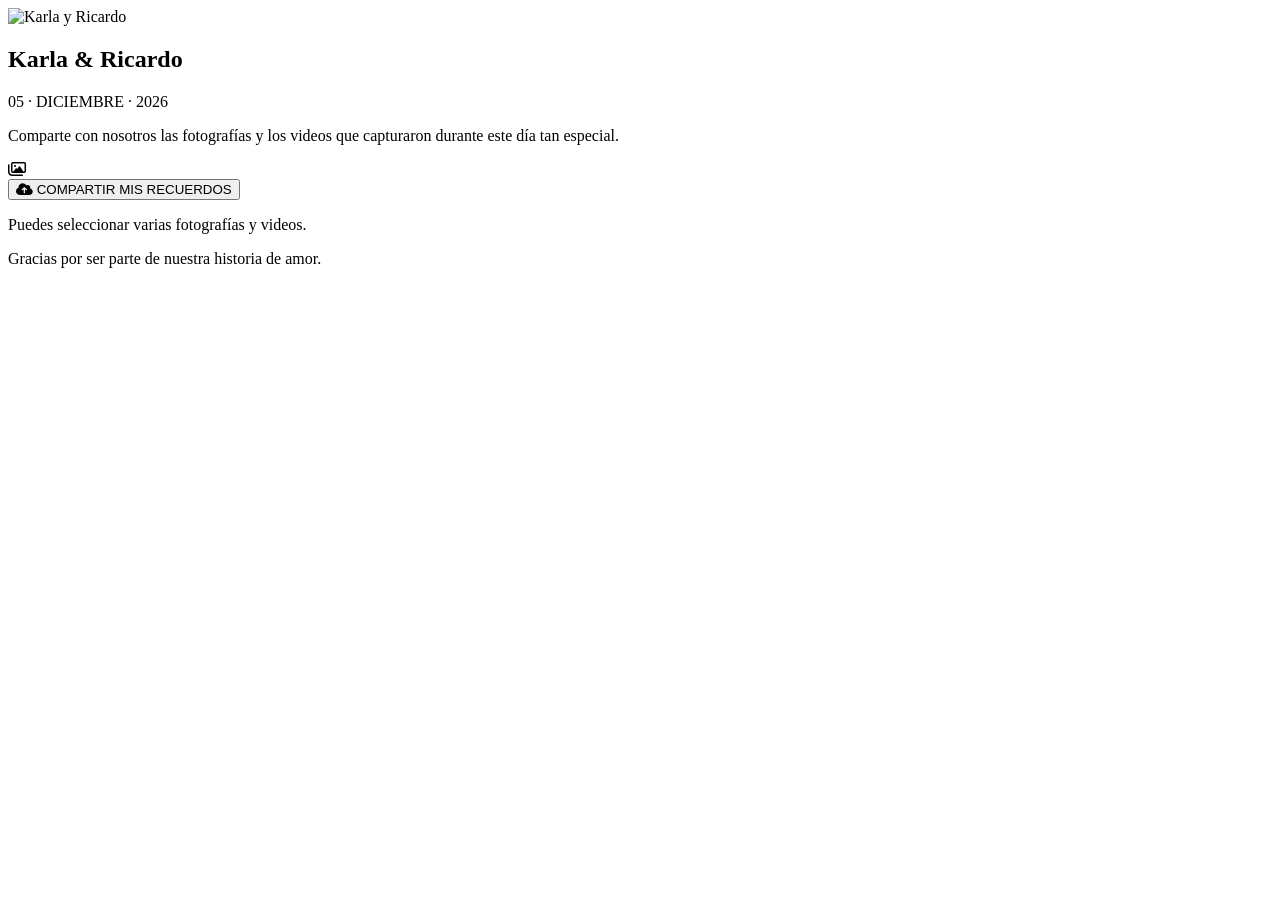
==== index.html @ d406ec2b "Update HTML structure and content for clarity" ====
<!DOCTYPE html>
<html lang="es">

<head>
    <meta charset="UTF-8">

    <meta name="viewport"
          content="width=device-width, initial-scale=1.0">

    <meta name="theme-color" content="#f5f0e6">

    <meta name="description"
          content="Comparte las fotografías y videos de la boda de Karla y Ricardo.">

    <title>Karla &amp; Ricardo | Recuerdos</title>

    <!-- TIPOGRAFÍAS -->

    <link rel="preconnect" href="https://fonts.googleapis.com">

    <link rel="preconnect"
          href="https://fonts.gstatic.com"
          crossorigin>

    <link
        href="https://fonts.googleapis.com/css2?family=Great+Vibes&family=Cormorant+Garamond:wght@300;400;500;600&family=Montserrat:wght@300;400;500;600&display=swap"
        rel="stylesheet">

    <!-- ICONOS -->

    <link
        rel="stylesheet"
        href="https://cdnjs.cloudflare.com/ajax/libs/font-awesome/6.7.2/css/all.min.css">

    <!-- CSS -->

    <link rel="stylesheet" href="css/style.css">

</head>

<body>

    <main>

        <!-- SECCIÓN 1: PORTADA -->

        <section class="hero">

            <picture class="hero-picture">

                <source
                    media="(max-width: 600px)"
                    srcset="img/portada-mobil.png">

                <img
                    src="img/portada-pc.png"
                    class="hero-img"
                    alt="Karla y Ricardo">

            </picture>

            <div class="overlay"></div>

            <div class="hero-content">

                <h1>
                    Karla &amp; Ricardo
                </h1>

                <p class="fecha">
                    05 · DICIEMBRE · 2026
                </p>

            </div>

        </section>


        <!-- SECCIÓN 2: MENSAJE -->

        <section class="mensaje">

            <div class="container">

                <p class="mensaje-texto">
                    Comparte con nosotros las fotografías y los videos
                    que capturaron durante este día tan especial.
                </p>

            </div>

        </section>


        <!-- SECCIÓN 3: SELECCIONAR FOTOGRAFÍAS Y VIDEOS -->

        <section class="recuerdos">

            <div class="container">

                <div class="cuadro-subida">

                    <div class="icono-fotografia"
                         aria-hidden="true">

                        <i class="fa-regular fa-images"></i>

                    </div>

                    <button
                        type="button"
                        id="seleccionar-archivos"
                        class="btn-recuerdos">

                        <i class="fa-solid fa-cloud-arrow-up"
                           aria-hidden="true"></i>

                        <span>
                            COMPARTIR MIS RECUERDOS
                        </span>

                    </button>

                    <input
                        type="file"
                        id="archivos"
                        accept="image/*,video/*"
                        multiple
                        hidden>

                    <p class="nota-archivos">
                        Puedes seleccionar varias fotografías y videos.
                    </p>

                    <p
                        id="estado-archivos"
                        class="estado-archivos"
                        aria-live="polite">
                    </p>

                </div>

            </div>

        </section>


        <!-- SECCIÓN 4: AGRADECIMIENTO -->

        <footer class="agradecimiento">

            <div class="container">

                <p class="agradecimiento-texto">
                    Gracias por ser parte de nuestra historia de amor.
                </p>

            </div>

        </footer>

    </main>

    <!-- JAVASCRIPT -->

    <script src="js/script.js"></script>

</body>

</html>
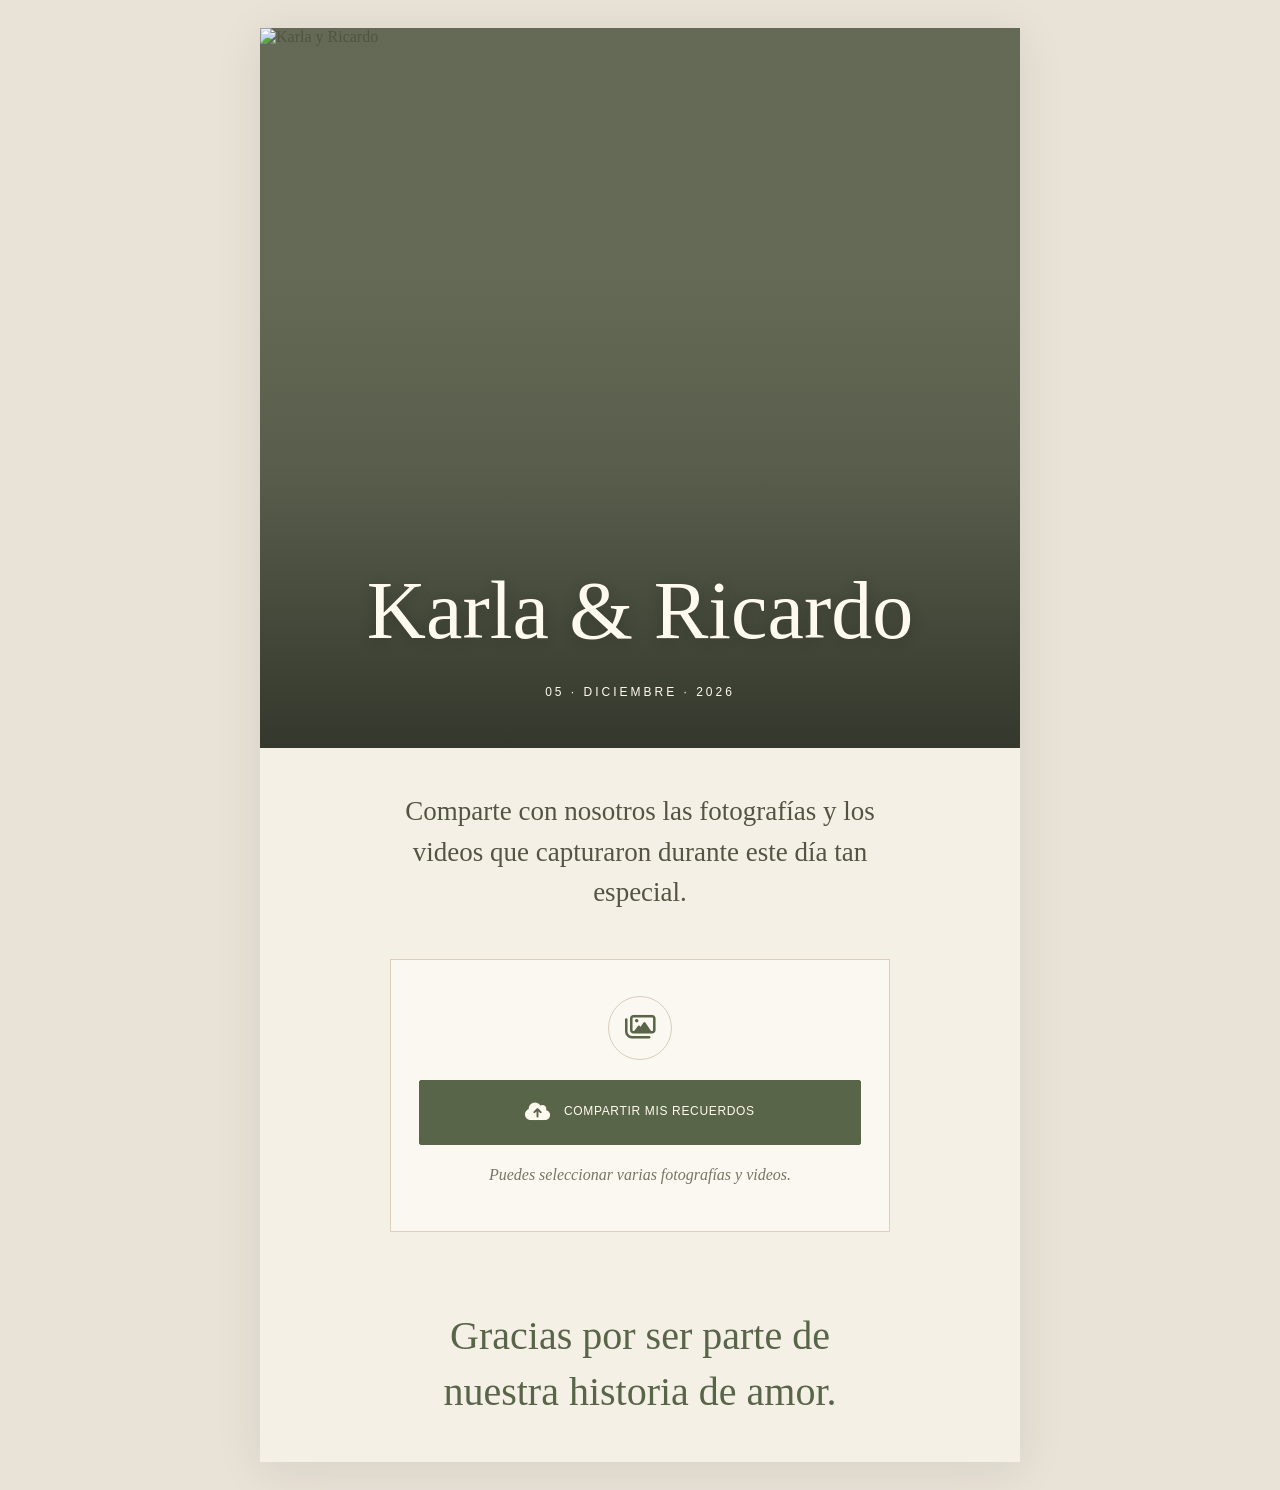
==== commit 9cc14c5f: "Update stylesheet link from style.css to styles.css" ====
--- a/index.html
+++ b/index.html
@@ -34,7 +34,7 @@
 
     <!-- CSS -->
 
-    <link rel="stylesheet" href="css/style.css">
+    <link rel="stylesheet" href="styles.css">
 
 </head>
 
@@ -50,10 +50,10 @@
 
                 <source
                     media="(max-width: 600px)"
-                    srcset="img/portada-mobil.png">
+                    srcset="img/portada-mobill.png">
 
                 <img
-                    src="img/portada-pc.png"
+                    src="img/portada-pcc.png"
                     class="hero-img"
                     alt="Karla y Ricardo">
 
--- a/styles.css
+++ b/styles.css
@@ -0,0 +1,414 @@
+/* =========================================
+   COLORES Y CONFIGURACIÓN GENERAL
+========================================= */
+
+:root {
+    --olivo: #596548;
+    --olivo-oscuro: #414b35;
+    --marfil: #f5f0e6;
+    --marfil-claro: #fbf8f1;
+    --texto: #535442;
+    --dorado: #b5a47e;
+}
+
+* {
+    box-sizing: border-box;
+}
+
+html {
+    scroll-behavior: smooth;
+}
+
+body {
+    margin: 0;
+    background: #e8e2d7;
+    color: var(--texto);
+    font-family: "Cormorant Garamond", Georgia, serif;
+    -webkit-font-smoothing: antialiased;
+}
+
+main {
+    width: 100%;
+    max-width: 760px;
+    margin: 0 auto;
+    overflow: hidden;
+    background: var(--marfil);
+}
+
+
+/* =========================================
+   SECCIÓN 1: PORTADA FOTOGRÁFICA
+========================================= */
+
+.hero {
+    position: relative;
+    width: 100%;
+    height: 680px;
+    min-height: 540px;
+    max-height: 88vh;
+    overflow: hidden;
+    display: flex;
+    align-items: flex-end;
+    justify-content: center;
+    background: #666b57;
+}
+
+.hero-picture {
+    position: absolute;
+    inset: 0;
+    display: block;
+}
+
+.hero-img {
+    display: block;
+    width: 100%;
+    height: 100%;
+    object-fit: cover;
+    object-position: center 40%;
+}
+
+/* Capa sutil para que los nombres se lean sobre la foto */
+
+.overlay {
+    position: absolute;
+    inset: 0;
+    background: linear-gradient(
+        to bottom,
+        rgba(25, 29, 22, 0.02) 35%,
+        rgba(25, 29, 22, 0.16) 60%,
+        rgba(25, 29, 22, 0.65) 100%
+    );
+}
+
+.hero-content {
+    position: relative;
+    z-index: 1;
+    width: 100%;
+    padding: 0 24px 44px;
+    text-align: center;
+    color: #fffaf0;
+}
+
+.hero h1 {
+    margin: 0;
+    font-family: "Great Vibes", cursive;
+    font-size: clamp(52px, 9vw, 82px);
+    font-weight: 400;
+    line-height: 1.25;
+    text-shadow: 0 2px 15px rgba(0, 0, 0, 0.2);
+}
+
+.fecha {
+    margin: 20px 0 0;
+    font-family: "Montserrat", sans-serif;
+    font-size: 12px;
+    font-weight: 400;
+    letter-spacing: 0.25em;
+    line-height: 1.8;
+}
+
+
+/* =========================================
+   SECCIÓN 2: MENSAJE
+========================================= */
+
+.mensaje {
+    padding: 43px 30px 38px;
+    background: var(--marfil);
+    text-align: center;
+}
+
+.container {
+    width: 100%;
+    max-width: 560px;
+    margin: 0 auto;
+}
+
+.mensaje-texto {
+    max-width: 480px;
+    margin: 0 auto;
+    color: var(--texto);
+    font-size: clamp(22px, 3.5vw, 27px);
+    font-weight: 400;
+    line-height: 1.5;
+}
+
+
+/* =========================================
+   SECCIÓN 3: CUADRO PARA SUBIR RECUERDOS
+========================================= */
+
+.recuerdos {
+    padding: 8px 30px 48px;
+    background: var(--marfil);
+    text-align: center;
+}
+
+.cuadro-subida {
+    width: 100%;
+    max-width: 500px;
+    margin: 0 auto;
+    padding: 36px 28px 30px;
+    border: 1px solid #d9cfbb;
+    background: var(--marfil-claro);
+    text-align: center;
+}
+
+/* Icono de fotografías */
+
+.icono-fotografia {
+    display: flex;
+    align-items: center;
+    justify-content: center;
+    width: 64px;
+    height: 64px;
+    margin: 0 auto 20px;
+    border: 1px solid #d8ceb8;
+    border-radius: 50%;
+    color: var(--olivo);
+    font-size: 27px;
+}
+
+.btn-recuerdos {
+    display: flex;
+    align-items: center;
+    justify-content: center;
+    gap: 13px;
+
+    width: 100%;
+    min-height: 65px;
+    margin: 0 auto;
+
+    padding: 16px 20px;
+    border: 1px solid var(--olivo);
+    border-radius: 2px;
+
+    background: var(--olivo);
+    color: #fffaf0;
+
+    font-family: "Montserrat", sans-serif;
+    font-size: 12px;
+    font-weight: 500;
+    letter-spacing: 0.055em;
+    line-height: 1.6;
+
+    cursor: pointer;
+
+    transition:
+        background 0.2s ease,
+        border-color 0.2s ease;
+}
+
+.btn-recuerdos i {
+    flex-shrink: 0;
+    font-size: 20px;
+}
+
+.btn-recuerdos:hover {
+    background: var(--olivo-oscuro);
+    border-color: var(--olivo-oscuro);
+}
+
+.btn-recuerdos:focus-visible {
+    outline: 2px solid var(--dorado);
+    outline-offset: 4px;
+}
+
+.btn-recuerdos:active {
+    background: var(--olivo-oscuro);
+}
+
+.nota-archivos {
+    margin: 18px 0 0;
+    color: #777563;
+    font-size: 16px;
+    font-style: italic;
+    line-height: 1.5;
+}
+
+.estado-archivos {
+    max-width: 100%;
+    margin: 14px auto 0;
+    color: var(--olivo-oscuro);
+    font-family: "Montserrat", sans-serif;
+    font-size: 12px;
+    line-height: 1.6;
+    overflow-wrap: anywhere;
+}
+
+
+/* =========================================
+   SECCIÓN 4: AGRADECIMIENTO
+========================================= */
+
+.agradecimiento {
+    padding: 28px 24px 42px;
+    background: var(--marfil);
+    text-align: center;
+}
+
+.agradecimiento-texto {
+    max-width: 460px;
+    margin: 0 auto;
+    color: var(--olivo);
+    font-family: "Great Vibes", cursive;
+    font-size: clamp(30px, 5vw, 40px);
+    font-weight: 400;
+    line-height: 1.4;
+}
+
+
+/* =========================================
+   TABLET Y COMPUTADORA
+========================================= */
+
+@media (min-width: 761px) {
+    main {
+        margin-top: 28px;
+        margin-bottom: 28px;
+        box-shadow: 0 8px 45px rgba(49, 43, 31, 0.09);
+    }
+
+    .hero {
+        height: 720px;
+    }
+}
+
+
+/* =========================================
+   TELÉFONOS
+========================================= */
+
+@media (max-width: 600px) {
+    main {
+        width: 100%;
+    }
+
+    .hero {
+        height: 620px;
+        min-height: 480px;
+        max-height: 78vh;
+    }
+
+    .hero-img {
+        object-position: center 40%;
+    }
+
+    .hero-content {
+        padding: 0 17px 34px;
+    }
+
+    .hero h1 {
+        font-size: clamp(46px, 11vw, 65px);
+    }
+
+    .fecha {
+        margin-top: 15px;
+        font-size: 10px;
+        letter-spacing: 0.19em;
+    }
+
+    .mensaje {
+        padding: 34px 24px 30px;
+    }
+
+    .mensaje-texto {
+        font-size: 22px;
+        line-height: 1.45;
+    }
+
+    .recuerdos {
+        padding: 0 20px 34px;
+    }
+
+    .cuadro-subida {
+        padding: 29px 19px 25px;
+    }
+
+    .icono-fotografia {
+        width: 58px;
+        height: 58px;
+        margin-bottom: 22px;
+        font-size: 24px;
+    }
+
+    .btn-recuerdos {
+        min-height: 62px;
+        padding: 14px 12px;
+        gap: 10px;
+        font-size: 10px;
+        letter-spacing: 0.035em;
+    }
+
+    .btn-recuerdos i {
+        font-size: 18px;
+    }
+
+    .nota-archivos {
+        font-size: 15px;
+    }
+
+    .agradecimiento {
+        padding: 20px 24px 35px;
+    }
+
+    .agradecimiento-texto {
+        font-size: 32px;
+    }
+}
+
+
+/* =========================================
+   TELÉFONOS PEQUEÑOS
+========================================= */
+
+@media (max-width: 360px) {
+    .hero {
+        min-height: 450px;
+    }
+
+    .hero h1 {
+        font-size: 43px;
+    }
+
+    .fecha {
+        font-size: 9px;
+        letter-spacing: 0.14em;
+    }
+
+    .mensaje {
+        padding-right: 19px;
+        padding-left: 19px;
+    }
+
+    .recuerdos {
+        padding-right: 14px;
+        padding-left: 14px;
+    }
+
+    .cuadro-subida {
+        padding-right: 13px;
+        padding-left: 13px;
+    }
+
+    .btn-recuerdos {
+        font-size: 9px;
+    }
+}
+
+
+/* =========================================
+   ACCESIBILIDAD
+========================================= */
+
+@media (prefers-reduced-motion: reduce) {
+    html {
+        scroll-behavior: auto;
+    }
+
+    *,
+    *::before,
+    *::after {
+        transition: none !important;
+    }
+}
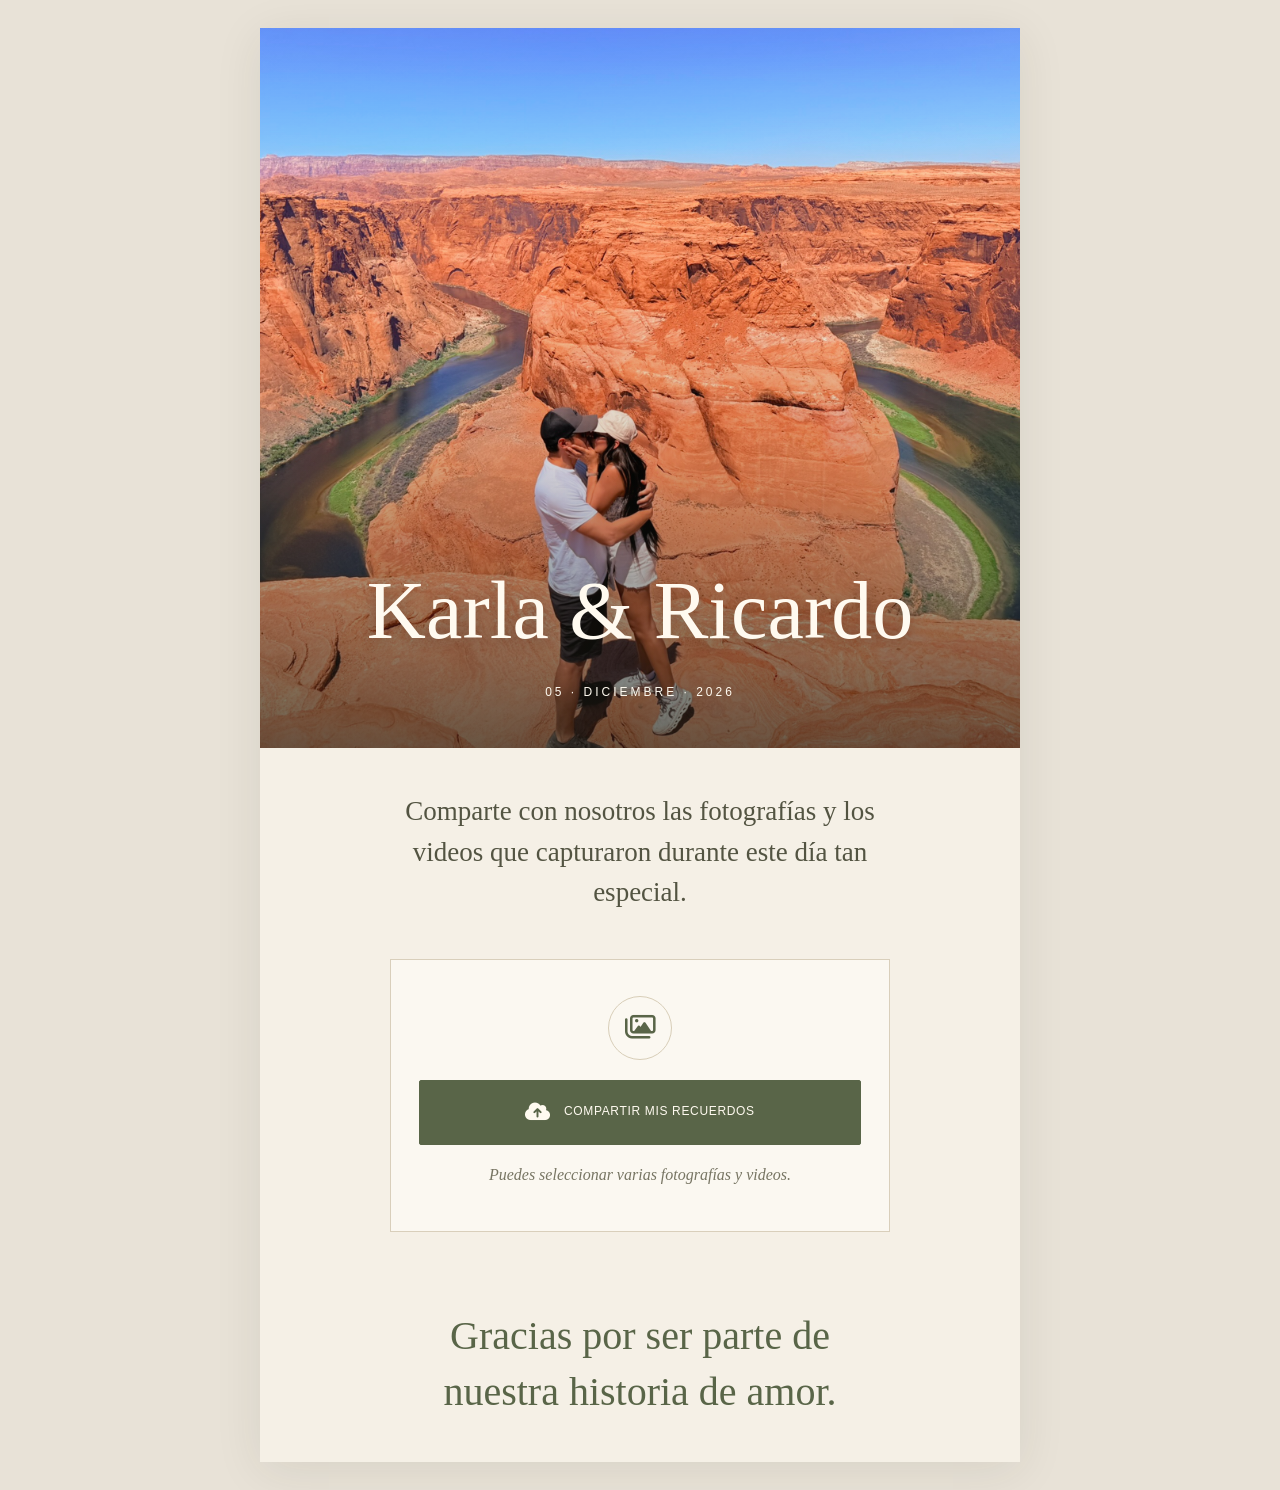
==== commit d9a98e0b: "Update image source paths in index.html" ====
--- a/index.html
+++ b/index.html
@@ -50,10 +50,10 @@
 
                 <source
                     media="(max-width: 600px)"
-                    srcset="img/portada-mobill.png">
+                    srcset="portada-mobill.png">
 
                 <img
-                    src="img/portada-pcc.png"
+                    src="portada-pcc.png"
                     class="hero-img"
                     alt="Karla y Ricardo">
 
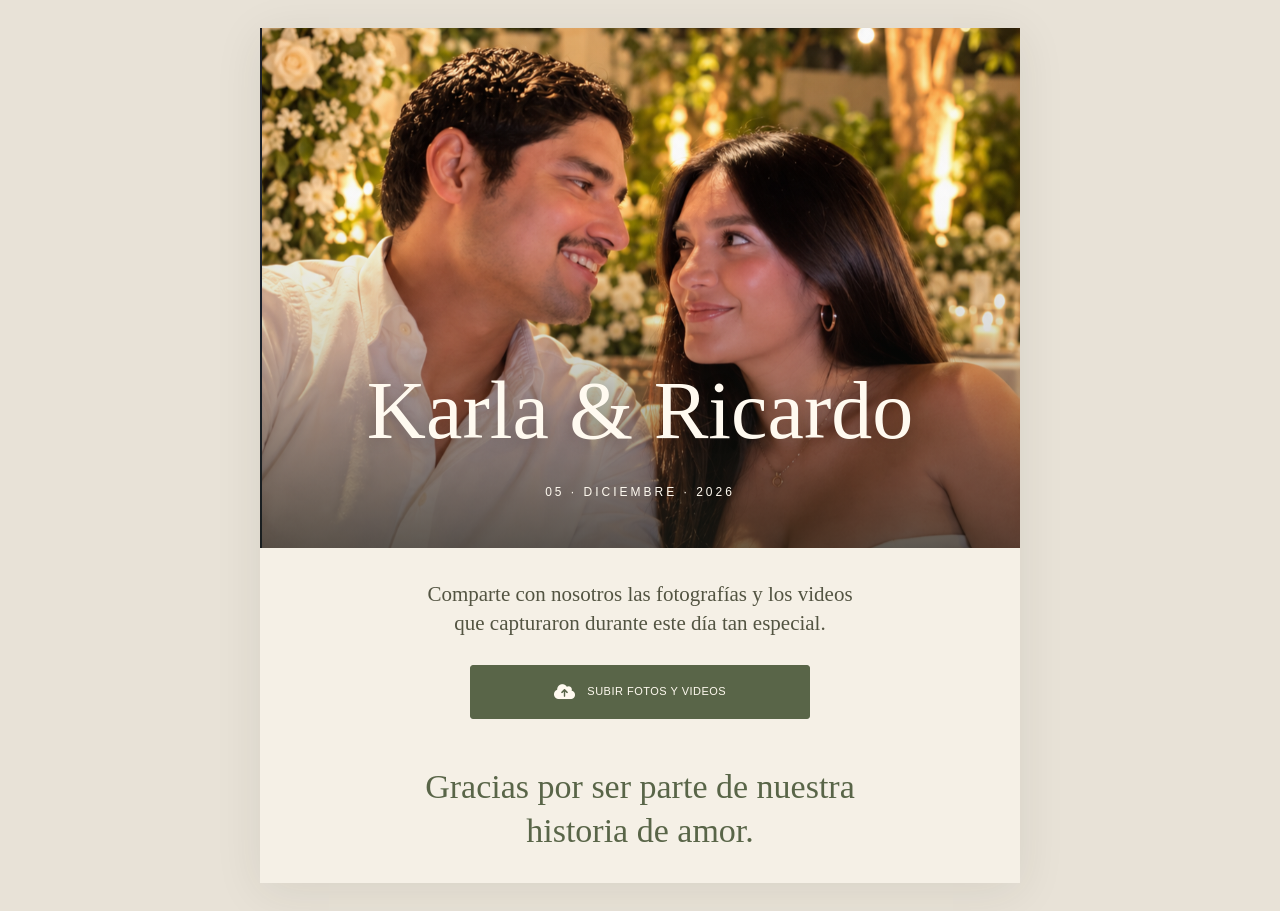
==== commit dd8244ed: "Update section for uploading photos and videos" ====
--- a/index.html
+++ b/index.html
@@ -92,53 +92,36 @@
         </section>
 
 
-        <!-- SECCIÓN 3: SELECCIONAR FOTOGRAFÍAS Y VIDEOS -->
+                <!-- SECCIÓN 3: SUBIR FOTOGRAFÍAS Y VIDEOS -->
 
         <section class="recuerdos">
 
             <div class="container">
 
-                <div class="cuadro-subida">
+                <button
+                    type="button"
+                    id="seleccionar-archivos"
+                    class="btn-recuerdos">
 
-                    <div class="icono-fotografia"
-                         aria-hidden="true">
+                    <i class="fa-solid fa-cloud-arrow-up"
+                       aria-hidden="true"></i>
 
-                        <i class="fa-regular fa-images"></i>
+                    <span>SUBIR FOTOS Y VIDEOS</span>
 
-                    </div>
+                </button>
 
-                    <button
-                        type="button"
-                        id="seleccionar-archivos"
-                        class="btn-recuerdos">
+                <input
+                    type="file"
+                    id="archivos"
+                    accept="image/*,video/*"
+                    multiple
+                    hidden>
 
-                        <i class="fa-solid fa-cloud-arrow-up"
-                           aria-hidden="true"></i>
-
-                        <span>
-                            COMPARTIR MIS RECUERDOS
-                        </span>
-
-                    </button>
-
-                    <input
-                        type="file"
-                        id="archivos"
-                        accept="image/*,video/*"
-                        multiple
-                        hidden>
-
-                    <p class="nota-archivos">
-                        Puedes seleccionar varias fotografías y videos.
-                    </p>
-
-                    <p
-                        id="estado-archivos"
-                        class="estado-archivos"
-                        aria-live="polite">
-                    </p>
-
-                </div>
+                <p
+                    id="estado-archivos"
+                    class="estado-archivos"
+                    aria-live="polite">
+                </p>
 
             </div>
 
--- a/styles.css
+++ b/styles.css
@@ -6,7 +6,6 @@
     --olivo: #596548;
     --olivo-oscuro: #414b35;
     --marfil: #f5f0e6;
-    --marfil-claro: #fbf8f1;
     --texto: #535442;
     --dorado: #b5a47e;
 }
@@ -43,9 +42,8 @@
 .hero {
     position: relative;
     width: 100%;
-    height: 680px;
-    min-height: 540px;
-    max-height: 88vh;
+    height: 520px;
+    min-height: 0;
     overflow: hidden;
     display: flex;
     align-items: flex-end;
@@ -66,8 +64,6 @@
     object-fit: cover;
     object-position: center 40%;
 }
-
-/* Capa sutil para que los nombres se lean sobre la foto */
 
 .overlay {
     position: absolute;
@@ -113,7 +109,7 @@
 ========================================= */
 
 .mensaje {
-    padding: 43px 30px 38px;
+    padding: 30px 30px 24px;
     background: var(--marfil);
     text-align: center;
 }
@@ -125,72 +121,50 @@
 }
 
 .mensaje-texto {
-    max-width: 480px;
+    max-width: 440px;
     margin: 0 auto;
     color: var(--texto);
-    font-size: clamp(22px, 3.5vw, 27px);
+    font-size: clamp(18px, 2.8vw, 21px);
     font-weight: 400;
-    line-height: 1.5;
-}
-
-
-/* =========================================
-   SECCIÓN 3: CUADRO PARA SUBIR RECUERDOS
+    line-height: 1.4;
+}
+
+
+/* =========================================
+   SECCIÓN 3: SUBIR FOTOS Y VIDEOS
 ========================================= */
 
 .recuerdos {
-    padding: 8px 30px 48px;
+    padding: 0 20px 16px;
     background: var(--marfil);
     text-align: center;
 }
 
-.cuadro-subida {
-    width: 100%;
-    max-width: 500px;
-    margin: 0 auto;
-    padding: 36px 28px 30px;
-    border: 1px solid #d9cfbb;
-    background: var(--marfil-claro);
-    text-align: center;
-}
-
-/* Icono de fotografías */
-
-.icono-fotografia {
-    display: flex;
-    align-items: center;
-    justify-content: center;
-    width: 64px;
-    height: 64px;
-    margin: 0 auto 20px;
-    border: 1px solid #d8ceb8;
-    border-radius: 50%;
-    color: var(--olivo);
-    font-size: 27px;
-}
+/* Botón único, sin cuadro decorativo */
 
 .btn-recuerdos {
     display: flex;
     align-items: center;
     justify-content: center;
-    gap: 13px;
-
-    width: 100%;
-    min-height: 65px;
+    gap: 12px;
+
+    width: 100%;
+    max-width: 340px;
+    min-height: 54px;
     margin: 0 auto;
-
-    padding: 16px 20px;
+    padding: 13px 18px;
+
     border: 1px solid var(--olivo);
-    border-radius: 2px;
+    border-radius: 3px;
 
     background: var(--olivo);
     color: #fffaf0;
 
     font-family: "Montserrat", sans-serif;
-    font-size: 12px;
+    font-size: 11px;
     font-weight: 500;
-    letter-spacing: 0.055em;
-    line-height: 1.6;
+    letter-spacing: 0.045em;
+    line-height: 1.4;
 
     cursor: pointer;
 
@@ -201,7 +175,7 @@
 
 .btn-recuerdos i {
     flex-shrink: 0;
-    font-size: 20px;
+    font-size: 17px;
 }
 
 .btn-recuerdos:hover {
@@ -219,20 +193,20 @@
 }
 
 .nota-archivos {
-    margin: 18px 0 0;
+    margin: 10px 0 0;
     color: #777563;
-    font-size: 16px;
+    font-size: 13px;
     font-style: italic;
-    line-height: 1.5;
+    line-height: 1.4;
 }
 
 .estado-archivos {
     max-width: 100%;
-    margin: 14px auto 0;
+    margin: 8px auto 0;
     color: var(--olivo-oscuro);
     font-family: "Montserrat", sans-serif;
     font-size: 12px;
-    line-height: 1.6;
+    line-height: 1.5;
     overflow-wrap: anywhere;
 }
 
@@ -242,7 +216,7 @@
 ========================================= */
 
 .agradecimiento {
-    padding: 28px 24px 42px;
+    padding: 18px 24px 30px;
     background: var(--marfil);
     text-align: center;
 }
@@ -252,9 +226,9 @@
     margin: 0 auto;
     color: var(--olivo);
     font-family: "Great Vibes", cursive;
-    font-size: clamp(30px, 5vw, 40px);
+    font-size: clamp(27px, 4vw, 34px);
     font-weight: 400;
-    line-height: 1.4;
+    line-height: 1.3;
 }
 
 
@@ -263,6 +237,7 @@
 ========================================= */
 
 @media (min-width: 761px) {
+
     main {
         margin-top: 28px;
         margin-bottom: 28px;
@@ -270,7 +245,16 @@
     }
 
     .hero {
-        height: 720px;
+        height: 520px;
+    }
+
+    .mensaje {
+        padding-top: 32px;
+        padding-bottom: 26px;
+    }
+
+    .recuerdos {
+        padding-bottom: 20px;
     }
 }
 
@@ -280,14 +264,18 @@
 ========================================= */
 
 @media (max-width: 600px) {
+
     main {
         width: 100%;
-    }
+        margin: 0;
+        box-shadow: none;
+    }
+
+    /* PORTADA */
 
     .hero {
-        height: 620px;
-        min-height: 480px;
-        max-height: 78vh;
+        height: 390px;
+        min-height: 0;
     }
 
     .hero-img {
@@ -295,90 +283,100 @@
     }
 
     .hero-content {
-        padding: 0 17px 34px;
+        padding: 0 17px 25px;
     }
 
     .hero h1 {
-        font-size: clamp(46px, 11vw, 65px);
+        font-size: clamp(42px, 10vw, 54px);
+        line-height: 1.15;
     }
 
     .fecha {
-        margin-top: 15px;
+        margin-top: 10px;
+        font-size: 9px;
+        letter-spacing: 0.17em;
+    }
+
+    /* MENSAJE MÁS PEQUEÑO */
+
+    .mensaje {
+        padding: 21px 22px 18px;
+    }
+
+    .mensaje-texto {
+        max-width: 420px;
+        font-size: 18px;
+        line-height: 1.35;
+    }
+
+    /* BOTÓN COMPACTO */
+
+    .recuerdos {
+        padding: 0 20px 12px;
+    }
+
+    .btn-recuerdos {
+        max-width: 340px;
+        min-height: 52px;
+        padding: 12px 10px;
+        gap: 9px;
         font-size: 10px;
-        letter-spacing: 0.19em;
+        letter-spacing: 0.025em;
+    }
+
+    .btn-recuerdos i {
+        font-size: 17px;
+    }
+
+    .nota-archivos {
+        margin-top: 8px;
+        font-size: 12px;
+        line-height: 1.3;
+    }
+
+    .estado-archivos {
+        margin-top: 6px;
+        font-size: 11px;
+    }
+
+    /* AGRADECIMIENTO */
+
+    .agradecimiento {
+        padding: 12px 20px 22px;
+    }
+
+    .agradecimiento-texto {
+        font-size: 27px;
+        line-height: 1.2;
+    }
+}
+
+
+/* =========================================
+   TELÉFONOS PEQUEÑOS
+========================================= */
+
+@media (max-width: 360px) {
+
+    .hero {
+        height: 350px;
+    }
+
+    .hero h1 {
+        font-size: 40px;
+    }
+
+    .fecha {
+        font-size: 8px;
+        letter-spacing: 0.12em;
     }
 
     .mensaje {
-        padding: 34px 24px 30px;
+        padding: 18px 17px 15px;
     }
 
     .mensaje-texto {
-        font-size: 22px;
-        line-height: 1.45;
-    }
-
-    .recuerdos {
-        padding: 0 20px 34px;
-    }
-
-    .cuadro-subida {
-        padding: 29px 19px 25px;
-    }
-
-    .icono-fotografia {
-        width: 58px;
-        height: 58px;
-        margin-bottom: 22px;
-        font-size: 24px;
-    }
-
-    .btn-recuerdos {
-        min-height: 62px;
-        padding: 14px 12px;
-        gap: 10px;
-        font-size: 10px;
-        letter-spacing: 0.035em;
-    }
-
-    .btn-recuerdos i {
-        font-size: 18px;
-    }
-
-    .nota-archivos {
-        font-size: 15px;
-    }
-
-    .agradecimiento {
-        padding: 20px 24px 35px;
-    }
-
-    .agradecimiento-texto {
-        font-size: 32px;
-    }
-}
-
-
-/* =========================================
-   TELÉFONOS PEQUEÑOS
-========================================= */
-
-@media (max-width: 360px) {
-    .hero {
-        min-height: 450px;
-    }
-
-    .hero h1 {
-        font-size: 43px;
-    }
-
-    .fecha {
-        font-size: 9px;
-        letter-spacing: 0.14em;
-    }
-
-    .mensaje {
-        padding-right: 19px;
-        padding-left: 19px;
+        font-size: 17px;
     }
 
     .recuerdos {
@@ -386,14 +384,23 @@
         padding-left: 14px;
     }
 
-    .cuadro-subida {
-        padding-right: 13px;
-        padding-left: 13px;
-    }
-
     .btn-recuerdos {
+        min-height: 50px;
+        padding: 11px 8px;
         font-size: 9px;
     }
+
+    .nota-archivos {
+        font-size: 11px;
+    }
+
+    .agradecimiento {
+        padding: 10px 16px 18px;
+    }
+
+    .agradecimiento-texto {
+        font-size: 25px;
+    }
 }
 
 
@@ -402,6 +409,7 @@
 ========================================= */
 
 @media (prefers-reduced-motion: reduce) {
+
     html {
         scroll-behavior: auto;
     }
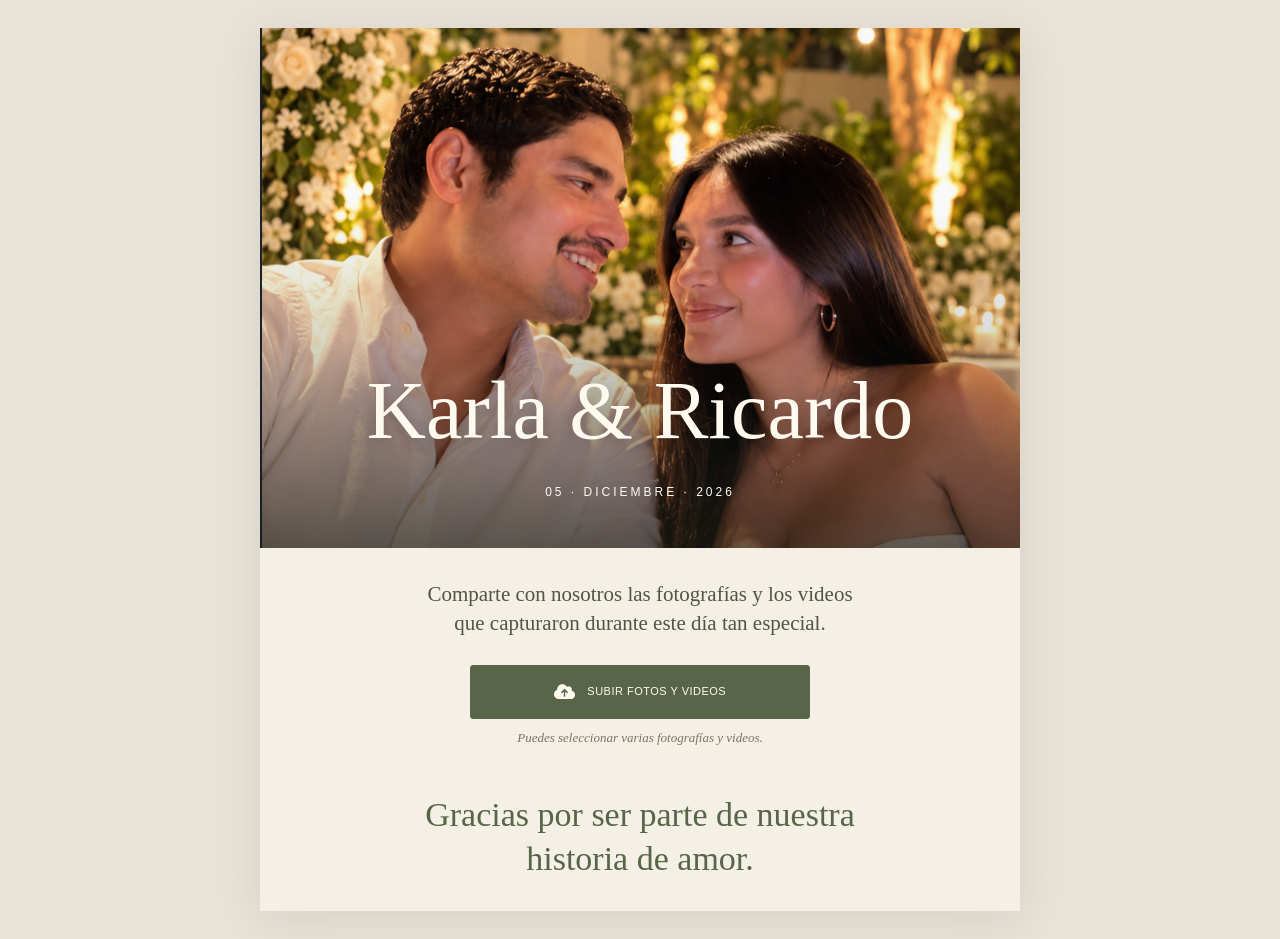
==== commit 6bc30d3c: "Add note for selecting multiple photos and videos Added a note about selecting multiple files." ====
--- a/index.html
+++ b/index.html
@@ -110,6 +110,12 @@
 
                 </button>
 
+                <p class="nota-archivos">
+    
+                    Puedes seleccionar varias fotografías y videos.
+
+                </p>
+
                 <input
                     type="file"
                     id="archivos"
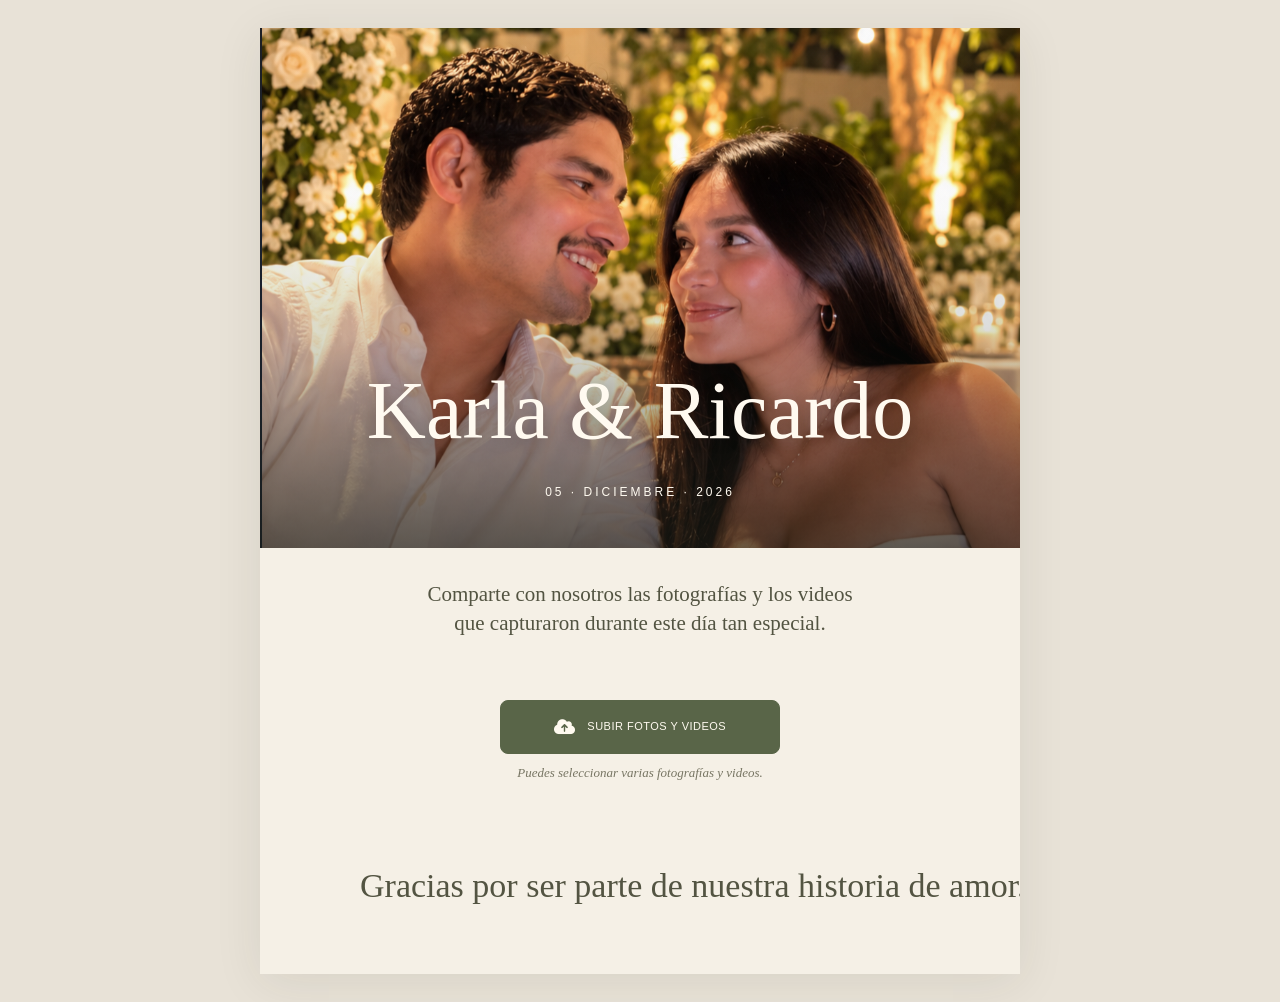
==== commit 21f57e1e: "Update index.html" ====
--- a/index.html
+++ b/index.html
@@ -152,8 +152,7 @@
 
     <!-- JAVASCRIPT -->
 
-    <script src="js/script.js"></script>
-
+    <script src="script.js"></script>
 </body>
 
 </html>
--- a/styles.css
+++ b/styles.css
@@ -112,6 +112,7 @@
     padding: 30px 30px 24px;
     background: var(--marfil);
     text-align: center;
+    padding-bottom: 30px;
 }
 
 .container {
@@ -122,7 +123,7 @@
 
 .mensaje-texto {
     max-width: 440px;
-    margin: 0 auto;
+    margin: 0 auto 35px;
     color: var(--texto);
     font-size: clamp(18px, 2.8vw, 21px);
     font-weight: 400;
@@ -149,13 +150,13 @@
     gap: 12px;
 
     width: 100%;
-    max-width: 340px;
+    max-width: 280px;
     min-height: 54px;
     margin: 0 auto;
-    padding: 13px 18px;
+    padding: 13px 12px;
 
     border: 1px solid var(--olivo);
-    border-radius: 3px;
+    border-radius: 8px;
 
     background: var(--olivo);
     color: #fffaf0;
@@ -222,13 +223,12 @@
 }
 
 .agradecimiento-texto {
-    max-width: 460px;
-    margin: 0 auto;
-    color: var(--olivo);
-    font-family: "Great Vibes", cursive;
-    font-size: clamp(27px, 4vw, 34px);
-    font-weight: 400;
-    line-height: 1.3;
+    font-family: 'Great Vibes', cursive;
+    font-size: clamp(24px, 3vw, 34px);
+    line-height: 1.4;
+    color: var(--oliva);
+    text-align: center;
+    white-space: nowrap;
 }
 
 
@@ -420,3 +420,8 @@
         transition: none !important;
     }
 }
+@media (max-width: 480px) {
+    .agradecimiento-texto {
+        font-size: clamp(19px, 5vw, 25px);
+    }
+}
